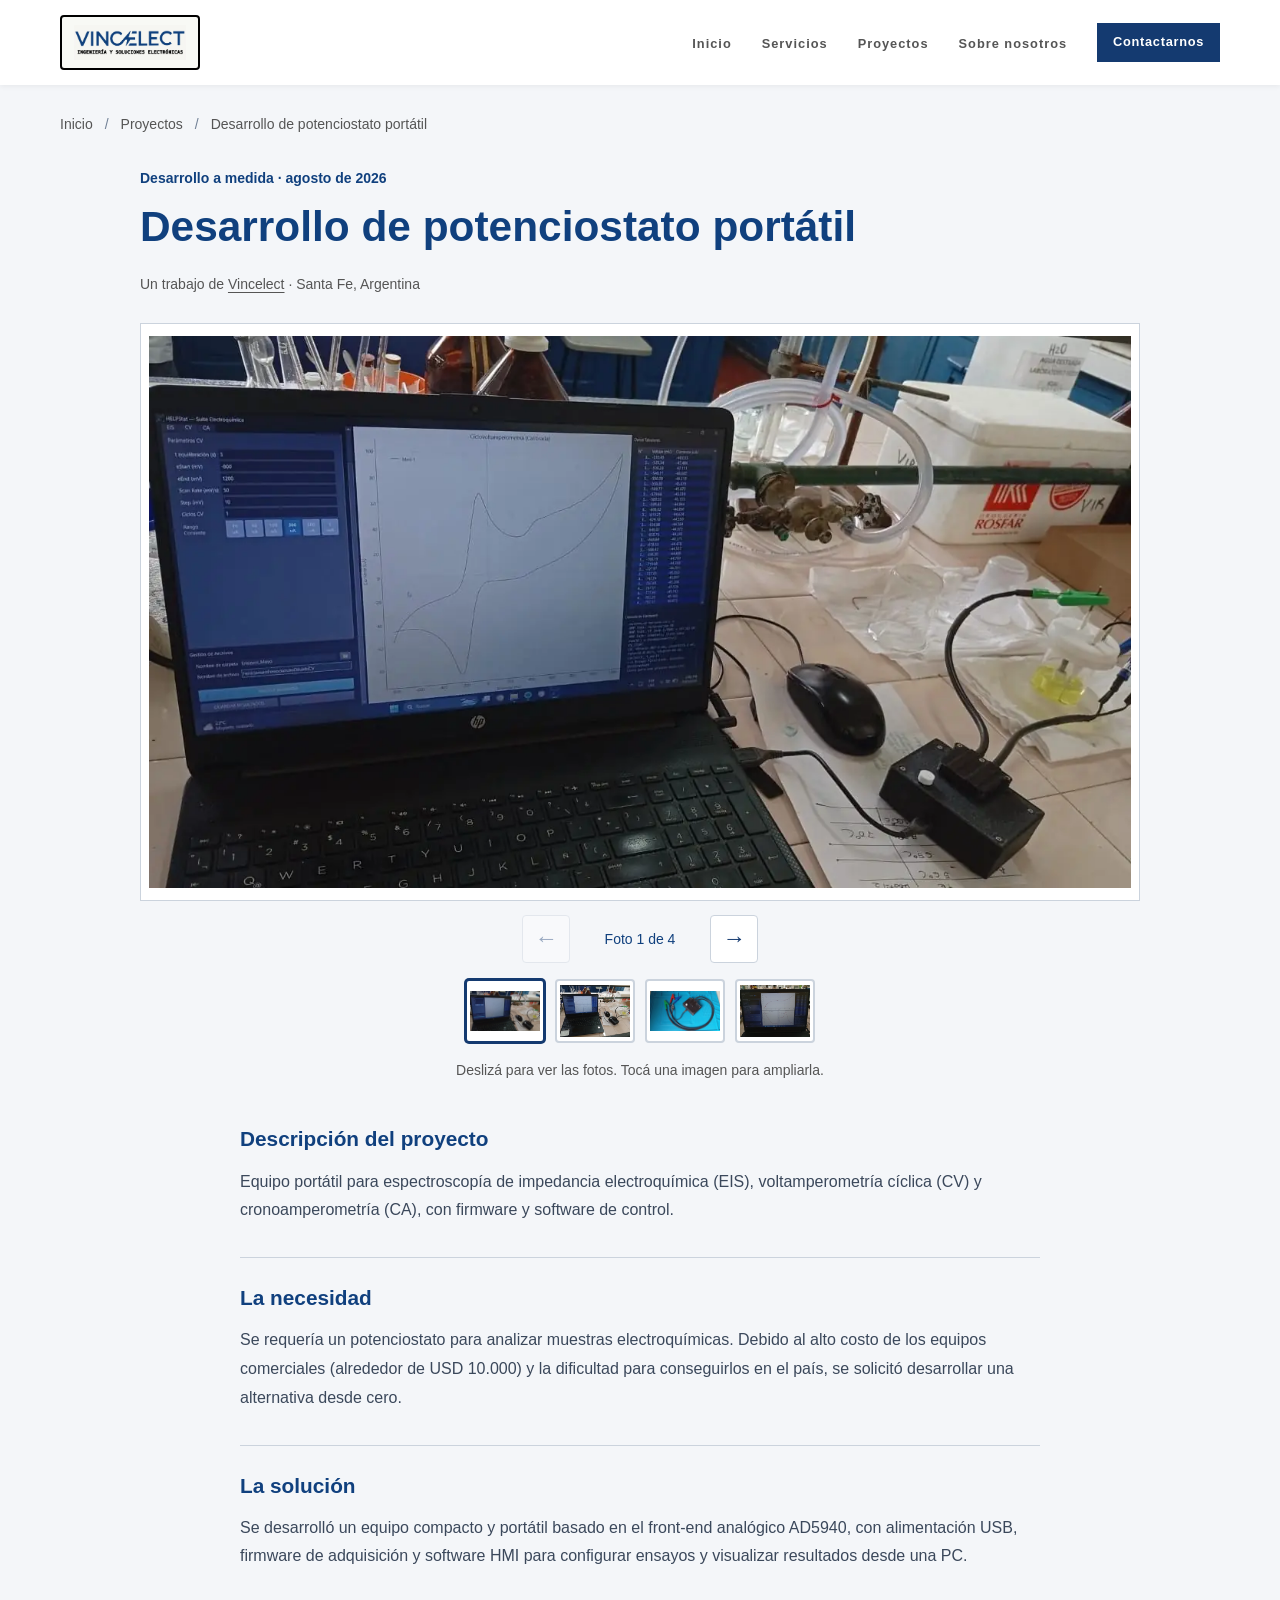
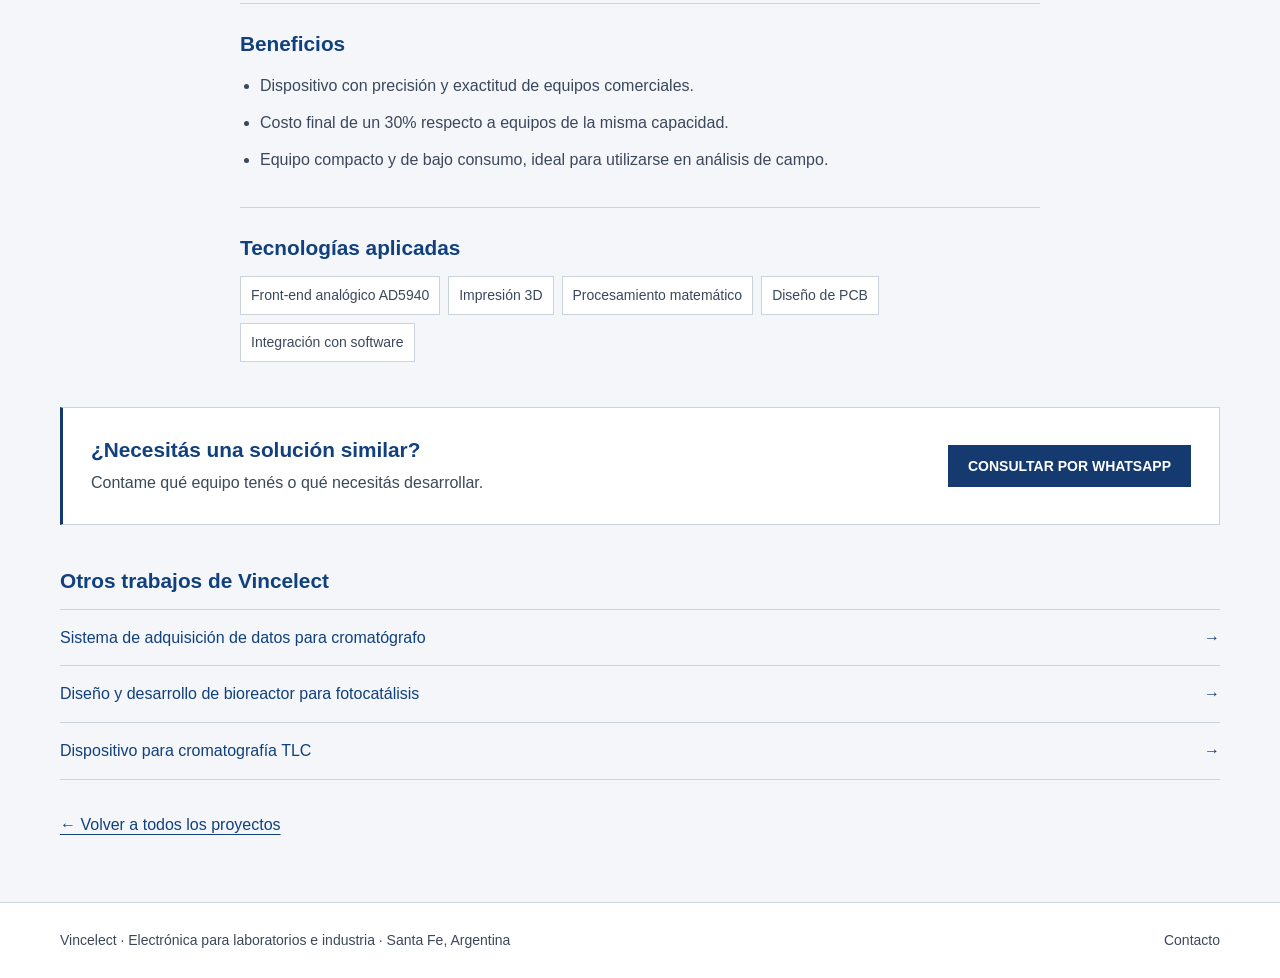
==== proyectos/potenciostato-portatil-eis/index.html @ eb15437b "proyectos separados" ====
<!DOCTYPE html>
<html lang="es">
<head>
    <meta charset="UTF-8">
    <meta name="viewport" content="width=device-width, initial-scale=1.0">
    <title>Desarrollo de potenciostato portátil | Vincelect</title>
    <meta name="description" content="Potenciostato portátil para EIS, voltamperometría cíclica y cronoamperometría, con firmware y software de control. Proyecto de Vincelect en Santa Fe.">
    <meta name="author" content="Vincelect">
    <meta name="robots" content="index, follow">
    <link rel="canonical" href="https://vincelect.com.ar/proyectos/potenciostato-portatil-eis/">
    <meta property="og:type" content="website">
    <meta property="og:title" content="Desarrollo de potenciostato portátil | Vincelect">
    <meta property="og:description" content="Potenciostato portátil para EIS, voltamperometría cíclica y cronoamperometría, con firmware y software de control. Proyecto de Vincelect en Santa Fe.">
    <meta property="og:url" content="https://vincelect.com.ar/proyectos/potenciostato-portatil-eis/">
    <meta property="og:image" content="https://vincelect.com.ar/potenciostato-portatil-eis-01.webp">
    <meta property="og:image:alt" content="Desarrollo de potenciostato portátil">
    <meta property="og:locale" content="es_AR">
    <meta property="og:site_name" content="Vincelect">
    <meta name="twitter:card" content="summary_large_image">
    <meta name="twitter:title" content="Desarrollo de potenciostato portátil | Vincelect">
    <meta name="twitter:description" content="Potenciostato portátil para EIS, voltamperometría cíclica y cronoamperometría, con firmware y software de control. Proyecto de Vincelect en Santa Fe.">
    <meta name="twitter:image" content="https://vincelect.com.ar/potenciostato-portatil-eis-01.webp">
    <link rel="icon" type="image/webp" href="../../isotipo-vincelect.webp">
    <link rel="apple-touch-icon" href="../../apple-touch-icon.png">
    <link rel="preconnect" href="https://fonts.googleapis.com">
    <link rel="preconnect" href="https://fonts.gstatic.com" crossorigin>
    <link href="https://fonts.googleapis.com/css2?family=Space+Mono:ital,wght@0,400;0,700;1,400&display=swap" rel="stylesheet">
    <link rel="stylesheet" href="../../estilos.css?v=20260904-2">
    <link rel="stylesheet" href="../../proyecto.css?v=2">
    <script src="../../rutas-locales.js" defer></script>
    <script src="../../carrusel-proyecto.js?v=1" defer></script>
    <script type="application/ld+json">{"@context":"https://schema.org","@graph":[{"@type":"WebPage","@id":"https://vincelect.com.ar/proyectos/potenciostato-portatil-eis/","url":"https://vincelect.com.ar/proyectos/potenciostato-portatil-eis/","name":"Desarrollo de potenciostato portátil","description":"Potenciostato portátil para EIS, voltamperometría cíclica y cronoamperometría, con firmware y software de control. Proyecto de Vincelect en Santa Fe.","inLanguage":"es-AR","mainEntity":{"@id":"https://vincelect.com.ar/proyectos/potenciostato-portatil-eis/#trabajo"},"breadcrumb":{"@id":"https://vincelect.com.ar/proyectos/potenciostato-portatil-eis/#breadcrumb"}},{"@type":"CreativeWork","@id":"https://vincelect.com.ar/proyectos/potenciostato-portatil-eis/#trabajo","name":"Desarrollo de potenciostato portátil","url":"https://vincelect.com.ar/proyectos/potenciostato-portatil-eis/","description":"Equipo portátil para espectroscopía de impedancia electroquímica (EIS), voltamperometría cíclica (CV) y cronoamperometría (CA), con firmware y software de control.","inLanguage":"es-AR","image":["https://vincelect.com.ar/potenciostato-portatil-eis-01.webp","https://vincelect.com.ar/potenciostato-portatil-eis-02.webp","https://vincelect.com.ar/potenciostato-portatil-eis-03.webp","https://vincelect.com.ar/potenciostato-portatil-eis-04.webp"],"creator":{"@type":"Organization","name":"Vincelect","url":"https://vincelect.com.ar/"},"mainEntityOfPage":{"@id":"https://vincelect.com.ar/proyectos/potenciostato-portatil-eis/"}},{"@type":"BreadcrumbList","@id":"https://vincelect.com.ar/proyectos/potenciostato-portatil-eis/#breadcrumb","itemListElement":[{"@type":"ListItem","position":1,"name":"Inicio","item":"https://vincelect.com.ar/"},{"@type":"ListItem","position":2,"name":"Proyectos","item":"https://vincelect.com.ar/#proyectos"},{"@type":"ListItem","position":3,"name":"Desarrollo de potenciostato portátil","item":"https://vincelect.com.ar/proyectos/potenciostato-portatil-eis/"}]}]}</script>
</head>
<body class="project-page">
    <header class="site-header">
        <div class="container header-content">
            <!-- Cambiamos #inicio por / -->
            <a href="/" class="logo">
                <div class="logo-frame">
                    <img src="../../logo-vincelect-ingenieria-electronica.webp" alt="Logotipo Vincelect Ingeniería Santa Fe">
                </div>
            </a>
            <nav class="main-nav">
                <ul>
                    <li><a href="/#inicio">Inicio</a></li>
                    <li><a href="/#servicios">Servicios</a></li>
                    <li><a href="/#proyectos">Proyectos</a></li>
                    <!-- Le borramos el .html al fInal del href -->
                    <li><a href="/sobre-nosotros">Sobre nosotros</a></li>
                    <li><a href="/#contacto" class="btn-primary nav-contact">Contactarnos</a></li>
                </ul>
            </nav>
        </div>
    </header>
    <main class="container project-detail">
        <nav class="project-breadcrumb" aria-label="Ruta de navegación">
            <ol><li><a href="/">Inicio</a></li><li><a href="/#proyectos">Proyectos</a></li><li aria-current="page">Desarrollo de potenciostato portátil</li></ol>
        </nav>
        <article>
            <header class="project-heading">
                <p class="project-meta">Desarrollo a medida · <time datetime="2026-08">agosto de 2026</time></p>
                <h1>Desarrollo de potenciostato portátil</h1>
                <p class="project-byline">Un trabajo de <a href="/sobre-nosotros">Vincelect</a> · Santa Fe, Argentina</p>
            </header>
            <section class="project-carousel" data-carousel role="region" aria-roledescription="carrusel" aria-label="Fotografías del proyecto">
                <div class="project-carousel-frame">
                    <div class="project-carousel-track" id="fotos-proyecto" tabindex="0" aria-label="Fotografías; deslizá horizontalmente o usá las flechas del teclado">
                        <figure class="project-slide" role="group" aria-roledescription="diapositiva" aria-label="1 de 4">
                            <a href="../../potenciostato-portatil-eis-01.webp" target="_blank" rel="noopener noreferrer" aria-label="Ampliar fotografía 1 de Desarrollo de potenciostato portátil">
                                <img src="../../potenciostato-portatil-eis-01.webp" alt="Desarrollo de potenciostato portátil — fotografía 1 del proyecto" fetchpriority="high" draggable="false">
                            </a>
                        </figure>
                        <figure class="project-slide" role="group" aria-roledescription="diapositiva" aria-label="2 de 4">
                            <a href="../../potenciostato-portatil-eis-02.webp" target="_blank" rel="noopener noreferrer" aria-label="Ampliar fotografía 2 de Desarrollo de potenciostato portátil">
                                <img src="../../potenciostato-portatil-eis-02.webp" alt="Desarrollo de potenciostato portátil — fotografía 2 del proyecto" loading="lazy" decoding="async" draggable="false">
                            </a>
                        </figure>
                        <figure class="project-slide" role="group" aria-roledescription="diapositiva" aria-label="3 de 4">
                            <a href="../../potenciostato-portatil-eis-03.webp" target="_blank" rel="noopener noreferrer" aria-label="Ampliar fotografía 3 de Desarrollo de potenciostato portátil">
                                <img src="../../potenciostato-portatil-eis-03.webp" alt="Desarrollo de potenciostato portátil — fotografía 3 del proyecto" loading="lazy" decoding="async" draggable="false">
                            </a>
                        </figure>
                        <figure class="project-slide" role="group" aria-roledescription="diapositiva" aria-label="4 de 4">
                            <a href="../../potenciostato-portatil-eis-04.webp" target="_blank" rel="noopener noreferrer" aria-label="Ampliar fotografía 4 de Desarrollo de potenciostato portátil">
                                <img src="../../potenciostato-portatil-eis-04.webp" alt="Desarrollo de potenciostato portátil — fotografía 4 del proyecto" loading="lazy" decoding="async" draggable="false">
                            </a>
                        </figure>
                    </div>
                </div>
                <div class="project-carousel-controls" hidden>
                    <button class="project-carousel-arrow" type="button" data-previous aria-label="Fotografía anterior" aria-controls="fotos-proyecto" disabled><span aria-hidden="true">←</span></button>
                    <p class="project-carousel-count" role="status" aria-live="polite" aria-atomic="true">Foto <span data-photo-count>1 de 4</span></p>
                    <button class="project-carousel-arrow" type="button" data-next aria-label="Fotografía siguiente" aria-controls="fotos-proyecto"><span aria-hidden="true">→</span></button>
                </div>
                <div class="project-carousel-thumbnails" role="group" aria-label="Elegir fotografía" hidden>
                    <button type="button" class="project-carousel-thumbnail" data-photo="0" aria-label="Ver fotografía 1" aria-pressed="true" aria-controls="fotos-proyecto"><img src="../../potenciostato-portatil-eis-01.webp" alt="" width="72" height="54" loading="lazy" draggable="false"></button>
                    <button type="button" class="project-carousel-thumbnail" data-photo="1" aria-label="Ver fotografía 2" aria-pressed="false" aria-controls="fotos-proyecto"><img src="../../potenciostato-portatil-eis-02.webp" alt="" width="72" height="54" loading="lazy" draggable="false"></button>
                    <button type="button" class="project-carousel-thumbnail" data-photo="2" aria-label="Ver fotografía 3" aria-pressed="false" aria-controls="fotos-proyecto"><img src="../../potenciostato-portatil-eis-03.webp" alt="" width="72" height="54" loading="lazy" draggable="false"></button>
                    <button type="button" class="project-carousel-thumbnail" data-photo="3" aria-label="Ver fotografía 4" aria-pressed="false" aria-controls="fotos-proyecto"><img src="../../potenciostato-portatil-eis-04.webp" alt="" width="72" height="54" loading="lazy" draggable="false"></button>
                </div>
                <p class="project-carousel-hint">Deslizá para ver las fotos. Tocá una imagen para ampliarla.</p>
            </section>
            <div class="project-story">
                    <section aria-labelledby="descripcion"><h2 id="descripcion">Descripción del proyecto</h2><p class="project-intro">Equipo portátil para espectroscopía de impedancia electroquímica (EIS), voltamperometría cíclica (CV) y cronoamperometría (CA), con firmware y software de control.</p></section>
                    <section aria-labelledby="necesidad"><h2 id="necesidad">La necesidad</h2><p>Se requería un potenciostato para analizar muestras electroquímicas. Debido al alto costo de los equipos comerciales (alrededor de USD 10.000) y la dificultad para conseguirlos en el país, se solicitó desarrollar una alternativa desde cero.</p></section>
                    <section aria-labelledby="solucion"><h2 id="solucion">La solución</h2><p>Se desarrolló un equipo compacto y portátil basado en el front-end analógico AD5940, con alimentación USB, firmware de adquisición y software HMI para configurar ensayos y visualizar resultados desde una PC.</p></section>
                    <section aria-labelledby="beneficios"><h2 id="beneficios">Beneficios</h2><ul><li>Dispositivo con precisión y exactitud de equipos comerciales.</li><li>Costo final de un 30% respecto a equipos de la misma capacidad.</li><li>Equipo compacto y de bajo consumo, ideal para utilizarse en análisis de campo.</li></ul></section>
                    <section aria-labelledby="tecnologias"><h2 id="tecnologias">Tecnologías aplicadas</h2><ul class="project-technologies"><li>Front-end analógico AD5940</li><li>Impresión 3D</li><li>Procesamiento matemático</li><li>Diseño de PCB</li><li>Integración con software</li></ul></section>
            </div>
            <section class="project-contact" aria-labelledby="consulta">
                <div><h2 id="consulta">¿Necesitás una solución similar?</h2><p>Contame qué equipo tenés o qué necesitás desarrollar.</p></div>
                <a class="btn-primary" href="https://wa.me/5493426313828?text=Hola%20Ayrton%2C%20vi%20el%20proyecto%20%C2%ABDesarrollo%20de%20potenciostato%20port%C3%A1til%C2%BB%20(https%3A%2F%2Fvincelect.com.ar%2Fproyectos%2Fpotenciostato-portatil-eis%2F)%20y%20quiero%20consultar%20por%20un%20trabajo%20similar." target="_blank" rel="noopener noreferrer">CONSULTAR POR WHATSAPP</a>
            </section>
        </article>
        <nav class="project-related" aria-label="Otros proyectos"><h2>Otros trabajos de Vincelect</h2><ul><li><a href="/proyectos/sistema-adquisicion-datos-cromatografo-gases/">Sistema de adquisición de datos para cromatógrafo <span aria-hidden="true">→</span></a></li><li><a href="/proyectos/reactor-fotocatalisis/">Diseño y desarrollo de bioreactor para fotocatálisis <span aria-hidden="true">→</span></a></li><li><a href="/proyectos/dispositivo-cromatografia-tlc/">Dispositivo para cromatografía TLC <span aria-hidden="true">→</span></a></li></ul></nav>
        <a class="project-back" href="/#proyectos">← Volver a todos los proyectos</a>
    </main>
    <footer class="project-footer"><div class="container"><p>Vincelect · Electrónica para laboratorios e industria · Santa Fe, Argentina</p><a href="/#contacto">Contacto</a></div></footer>
</body>
</html>
---- estilos.css ----
/* Variables de Color */
.project-links {
    display: flex;
    align-items: center;
    flex-wrap: wrap;
    gap: 12px 18px;
}

.project-links .service-link {
    align-self: center;
    margin-top: 0;
}

:root {
    --color-primary: #143A70; 
    --color-primary-light: #1E54A0;
    --color-text-main: #10407EFF;
    --color-text-muted: #555555;
    --color-bg-light: #F9F9F9; 
    --color-bg-dark: #0F1115;
    --color-border: #E0E0E0;
    --font-main: 'sans-serif', sans-serif;
}

/* Reset básico */
* {
    margin: 0;
    padding: 0;
    box-sizing: border-box;
}

html {
    scroll-behavior: smooth;
    overflow-x: hidden;
}

body {
    font-family: var(--font-main);
    color: var(--color-text-main);
    background-color: #F4F6F9;
    line-height: 1.6;
    overflow-x: hidden;
    width: 100%;
}

/* Reset global de imágenes: sin esto, cualquier img sin clase con reglas
   propias (o con un ancho intrínseco grande) desborda el viewport en
   vez de achicarse -> eso es lo que se ve "cortado" en celulares */
img, svg {
    max-width: 100%;
    height: auto;
    display: block;
}

a {
    text-decoration: none;
    color: inherit;
}

a:focus-visible,
button:focus-visible,
input:focus-visible,
select:focus-visible,
textarea:focus-visible,
summary:focus-visible {
    outline: 3px solid var(--color-primary-light);
    outline-offset: 3px;
}

.container {
    max-width: 1200px;
    margin: 0 auto;
    padding: 0 20px;
}

/* --- HEADER & NAVEGACIÓN --- */
.site-header {
    background-color: #FFFFFF;
    padding: 15px 0;
    position: sticky;
    top: 0;
    z-index: 100;
    box-shadow: 0 2px 5px rgba(0,0,0,0.05);
}

.header-content {
    display: flex;
    justify-content: space-between;
    align-items: center;
}

.logo-frame {
    display: inline-flex;
    align-items: center;
    justify-content: center;
    background-color: #F8F9F5;
    border: 2px solid #000000;
    border-radius: 4px;
    padding: 8px 12px;
}

.logo-frame img {
    height: 35px;
    width: auto;
    display: block;
}

.main-nav ul {
    list-style: none;
    display: flex;
    align-items: center;
    gap: 30px;
}

.main-nav a {
    font-size: 0.8rem;
    font-weight: 700;
    letter-spacing: 1px;
    color: var(--color-text-muted);
    transition: color 0.3s;
}

.main-nav a:hover {
    color: var(--color-primary);
}

.main-nav .nav-current {
    color: var(--color-primary);
    border-bottom: 2px solid var(--color-primary);
    padding-bottom: 4px;
}

.main-nav .nav-contact {
    padding: 9px 16px;
    letter-spacing: 0.7px;
}

/* --- BOTONES --- */
.btn-primary {
    background-color: var(--color-primary);
    color: #FFFFFF !important;
    padding: 10px 20px;
    font-weight: 700;
    font-size: 0.8rem;
    display: inline-block;
    transition: opacity 0.3s;
    cursor: pointer;
    border: none;
}

.btn-primary:hover {
    opacity: 0.8;
}

.btn-submit:disabled {
    cursor: wait;
    opacity: 0.7;
    transform: none;
}

/* --- HERO SECTION --- */
.hero {
    position: relative;
    height: 70vh;
    min-height: 500px;
    display: flex;
    align-items: center;
    justify-content: flex-start;
    text-align: left;
    color: #FFFFFF;
    overflow: hidden;
}

.hero-bg-container {
    position: absolute;
    top: 0;
    left: 0;
    width: 100%;
    height: 100%;
    z-index: -1;
}

.hero-bg-container img {
    width: 100%;
    height: 100%;
    object-fit: cover;
}

.hero-bg-container::after {
    content: '';
    position: absolute;
    top: 0;
    left: 0;
    width: 100%;
    height: 100%;
    background: linear-gradient(135deg, rgba(20, 58, 112, 0.9) 0%, rgba(15, 17, 21, 0.6) 100%);
}

.hero-content {
    width: 100%;
    z-index: 1;
    padding-left: 20px;
}

.hero h1 {
    font-size: 3rem;
    margin-bottom: 10px;
    letter-spacing: 2px;
    text-shadow: 2px 2px 4px rgba(0,0,0,0.3);
}

.hero p {
    font-size: 1.2rem;
    opacity: 0.9;
    padding-left: 5px;
}

/* --- SECCIONES GENERALES --- */
.section-padding {
    padding: 60px 20px;
}

.section-title {
    margin-bottom: 30px;
}

.section-title h2 {
    font-size: 1.5rem;
    color: var(--color-text-main);
    display: inline-block;
    border-bottom: 3px solid var(--color-primary);
    padding-bottom: 5px;
}

.section-title h1 {
    font-size: 1.5rem;
    color: var(--color-text-main);
    display: inline-block;
    border-bottom: 3px solid var(--color-primary);
    padding-bottom: 5px;
}

.divider {
    border: none;
    border-top: 1px solid var(--color-border);
    margin: 0;
}

/* --- GRID LAYOUTS --- */
.grid-2 {
    display: grid;
    grid-template-columns: 1fr 1fr;
    gap: 40px;
    align-items: center;
}

.align-start {
    align-items: start;
}

.gap-large {
    gap: 60px;
}

/* --- Nuestra Propuesta --- */
.info-box {
    position: relative;
    border: 1px solid var(--color-border);
    background-color: var(--color-bg-light);
    padding: 40px 30px 30px;
    margin-top: 15px; 
}

.badge {
    position: absolute;
    top: -12px;
    left: 15px;
    background-color: #FFFFFF;
    border: 1px solid var(--color-primary);
    color: var(--color-primary);
    padding: 2px 10px;
    font-size: 0.7rem;
    font-weight: 700;
}

.badge.right {
    left: auto;
    right: 15px;
}

.info-box p {
    font-size: 0.9rem;
    color: var(--color-text-muted);
    margin-bottom: 20px;
}

.img-wrapper img {
    width: 100%;
    max-width: 500px;
    border: 1px solid var(--color-border);
    padding: 10px;
}

/* --- TABS PORTFOLIO --- */
.portfolio-tabs {
    display: flex;
    justify-content: center;
    gap: 15px;
    margin-bottom: 40px;
    flex-wrap: wrap;
}

.tab-btn {
    background-color: transparent;
    border: 2px solid var(--color-border);
    color: var(--color-text-muted);
    padding: 8px 24px;
    font-family: var(--font-main);
    font-size: 0.85rem;
    font-weight: 700;
    cursor: pointer;
    transition: all 0.3s ease;
    border-radius: 30px;
}

.tab-btn:hover {
    border-color: var(--color-primary-light);
    color: var(--color-primary-light);
}

.tab-btn.active {
    background-color: var(--color-primary);
    border-color: var(--color-primary);
    color: #FFFFFF;
}

.text-center {
    text-align: center;
}

/* --- PROYECTOS (Tarjetas) --- */
.project-card {
    position: relative;
    border: 1px solid var(--color-border);
    background-color: var(--color-bg-light);
    padding: 30px;
    margin-top: 15px;
}

.card-img {
    width: 100%;
    height: 250px;
    object-fit: cover;
    margin-bottom: 20px;
    border: 1px solid var(--color-border);
}

.project-card h3 {
    font-size: 1.1rem;
    margin-bottom: 15px;
    color: var(--color-text-main);
}

.project-card p {
    font-size: 0.85rem;
    color: var(--color-text-muted);
    margin-bottom: 25px;
    min-height: 60px;
}

/* --- POPUPS / MODALES --- */
.modal-overlay {
    display: none; 
    position: fixed;
    top: 0;
    left: 0;
    width: 100%;
    height: 100%;
    background-color: rgba(0, 0, 0, 0.85); 
    z-index: 1000;
    justify-content: center;
    align-items: center;
    /*backdrop-filter: blur(5px);*/
}

.modal-overlay:target {
    display: flex;
}

.modal-content {
    background-color: #FFFFFF;
    width: 95%;
    max-width: 1100px;
    max-height: 95vh;
    overflow-y: auto; 
    padding: 40px;
    position: relative;
    border-top: 5px solid var(--color-primary);
    box-shadow: 0 10px 30px rgba(0,0,0,0.5);
}

.modal-close {
    position: absolute;
    top: 10px;
    right: 20px;
    font-size: 2.5rem;
    color: var(--color-text-muted);
    font-weight: bold;
    transition: color 0.3s;
    z-index: 10;
    cursor: pointer;
}

.modal-close:hover {
    color: #ff0000;
}

/* Encabezado del Modal */
.modal-header {
    margin-bottom: 30px;
    padding-bottom: 20px;
    border-bottom: 1px solid var(--color-border);
}

.tag-title {
    background-color: var(--color-primary);
    color: #FFF;
    padding: 4px 12px;
    font-size: 0.75rem;
    border-radius: 4px;
    margin-right: 15px;
}

.tag-date {
    color: var(--color-text-muted);
    font-size: 0.8rem;
}

.modal-header h2 {
    margin-top: 15px;
    font-size: 1.8rem;
    color: var(--color-text-main);
}

/* Grilla interna del modal */
.modal-grid {
    display: grid;
    grid-template-columns: 1fr 1fr;
    gap: 40px;
}

/* Galería (Columna Izquierda) */
.modal-main-img {
    width: 100%;
    height: 450px;
    object-fit: contain;
    background-color: #EFEFEF;
    border: 1px solid var(--color-border);
    margin-bottom: 15px;
    border-radius: 4px;
}

.modal-thumbnails {
    display: flex;
    gap: 15px;
    overflow-x: auto;
    padding-bottom: 10px;
}

.thumb {
    width: 80px;
    height: 80px;
    object-fit: cover;
    border-radius: 4px;
    cursor: pointer;
    border: 2px solid transparent;
    transition: border-color 0.2s, opacity 0.2s;
    opacity: 0.7;
}

.thumb:hover {
    opacity: 1;
    border-color: var(--color-primary);
}

.tech-tags {
    display: flex;
    flex-wrap: wrap;
    gap: 10px;
    margin-bottom: 30px;
}

.tech-tag {
    border: 1px solid var(--color-primary-light);
    color: var(--color-primary);
    background-color: rgba(30, 84, 160, 0.05);
    font-size: 0.75rem;
    padding: 6px 12px;
    border-radius: 4px;
    font-weight: 700;
}

.info-block {
    border: 1px solid var(--color-border);
    padding: 25px;
    border-radius: 4px;
    margin-bottom: 20px;
    background: var(--color-bg-light);
}

.info-title {
    color: var(--color-primary);
    font-size: 0.9rem;
    margin-bottom: 15px;
    letter-spacing: 1px;
}

.info-block p {
    font-size: 0.9rem;
    color: var(--color-text-main);
}

.info-list {
    list-style: none;
    font-size: 0.9rem;
}

.info-list li {
    margin-bottom: 10px;
    border-bottom: 1px dashed var(--color-border);
    padding-bottom: 5px;
}

.info-list li:last-child {
    border-bottom: none;
    margin-bottom: 0;
    padding-bottom: 0;
}

/* --- FOOTER --- */
.site-footer {
    background-color: var(--color-bg-dark);
    color: #FFFFFF;
    padding: 60px 0 20px;
}

.footer-bottom {
    text-align: center;
    font-size: 0.7rem;
    color: #555555;
}

/* --- RESPONSIVE (Móviles y Tablets) --- */
@media (max-width: 768px) {
    .grid-2, .modal-grid {
        grid-template-columns: 1fr;
    }
    
    .main-nav ul {
        flex-direction: column;
        gap: 15px;
        padding-top: 20px;
    }

    .modal-content {
        padding: 20px;
        width: 100%;
        max-height: 100vh;
        border-top: none;
    }
    
    .modal-main-img {
        height: 300px;
    }
} /* ACÁ ESTABA EL ERROR: Faltaba cerrar esta llave */

/* --- NUEVA GRILLA SERVICIOS --- */
.grid-3 {
    display: grid;
    grid-template-columns: repeat(3, 1fr);
    gap: 30px;
    margin-bottom: 50px; /* --- ESPACIO VERTICAL --- */

}

@media (max-width: 768px) {
    .grid-3 {
        grid-template-columns: 1fr;
    }
}

/* --- WHATSAPP FLOTANTE --- */
.whatsapp-float {
    position: fixed;
    width: 60px;
    height: 60px;
    bottom: 40px;
    right: 40px;
    background-color: #25d366; /* Verde de WhatsApp */
    color: #FFFFFF;
    border-radius: 50px;
    text-align: center;
    font-size: 30px;
    box-shadow: 2px 2px 10px rgba(0,0,0,0.3);
    z-index: 1000;
    display: flex;
    justify-content: center;
    align-items: center;
    transition: transform 0.3s ease, background-color 0.3s ease;
}

.whatsapp-float:hover {
    background-color: #128C7E; /* Verde más oscuro al pasar el mouse */
    transform: scale(1.1);
}

@media (max-width:768px) {
    .whatsapp-float {
        width: 50px;
        height: 50px;
        bottom: 20px;
        right: 20px;
    }
    .whatsapp-float svg {
        width: 26px;
        height: 26px;
    }
}

/* --- CELULARES (< 600px) --- */
@media (max-width: 768px) {
    .container {
        padding: 0 15px;
    }

    .hero {
        height: 60vh;
        min-height: 230px;
    }

    .hero-content {
        padding-left: 0;
    }

    .hero h1 {
        font-size: 1.3rem;
        letter-spacing: 1px;
    }

    .hero p {
        font-size: 0.8rem;
        padding-left: 0;
    }

    .section-padding {
        padding: 40px 15px;
    }

    .info-box {
        padding: 30px 20px 20px;
    }

    .card-img {
        height: 200px;
    }

    .modal-main-img {
        height: 220px;
    }

    .thumb {
        width: 60px;
        height: 60px;
    }

    .footer-contact-grid {
        gap: 30px;
    }

    .contact-info h2 {
        font-size: 1.5rem;
    }
}

/* --- FOOTER & CONTACTO --- */
.site-footer {
    background-color: var(--color-bg-dark);
    color: #FFFFFF;
    padding: 60px 0 20px;
}

.footer-contact-grid {
    display: grid;
    grid-template-columns: 1fr 1fr;
    gap: 60px;
    margin-bottom: 60px;
    align-items: start;
}

.contact-info h2 {
    font-size: 2rem;
    color: #FFFFFF;
    margin-bottom: 15px;
    line-height: 1.2;
}

.subtitle-bold {
    font-weight: 700;
    color: #CCCCCC;
    margin-bottom: 20px;
    font-size: 1.05rem;
}

.contact-info p {
    color: #AAAAAA;
    margin-bottom: 30px;
    font-size: 0.95rem;
}

.contact-list {
    list-style: none;
    margin-bottom: 30px;
}

.contact-list li {
    display: flex;
    align-items: center;
    gap: 15px;
    margin-bottom: 15px;
    color: #CCCCCC;
    font-size: 1rem;
}

/* --- REDES SOCIALES --- */
.social-links {
    display: flex;
    gap: 15px;
    margin-bottom: 30px;
}

.social-links a {
    display: flex;
    align-items: center;
    justify-content: center;
    width: 48px;
    height: 48px;
    border-radius: 50%;
    background-color: rgba(255, 255, 255, 0.08);
    color: #CCCCCC;
    transition: background-color 0.3s, color 0.3s, transform 0.3s;
}

.social-links a svg {
    width: 24px;
    height: 24px;
}

.social-links a:hover {
    background-color: var(--color-primary-light);
    color: #FFFFFF;
    transform: translateY(-3px);
}

/* --- MAPA DE COBERTURA --- */
.map-section {
    grid-column: 1 / -1;
    margin-top: 10px;
}

.map-title {
    color: #FFFFFF;
    font-size: 1.1rem;
    margin-bottom: 15px;
}

.map-wrapper {
    width: 100%;
    height: 350px;
    border-radius: 6px;
    overflow: hidden;
    border: 1px solid #2A2D33;
}

.map-wrapper iframe {
    width: 100% !important;
    height: 100% !important;
    border: 0;
    display: block;
}

@media (max-width: 768px) {
    .map-wrapper {
        height: 260px;
    }
}

/* Formulario */
.contact-form {
    display: flex;
    flex-direction: column;
    gap: 15px;
}

.contact-form input,
.contact-form select,
.contact-form textarea {
    width: 100%;
    padding: 15px;
    border: none;
    border-radius: 6px;
    background-color: #FFFFFF;
    font-family: var(--font-main);
    font-size: 0.95rem;
    color: #333;
}

.contact-form input:focus,
.contact-form select:focus,
.contact-form textarea:focus {
    outline: 2px solid var(--color-primary);
}

.form-label {
    color: #AAAAAA;
    font-size: 0.9rem;
    margin-top: 5px;
    margin-bottom: -10px;
}

.btn-submit {
    background-color: var(--color-primary);
    color: #FFFFFF;
    font-weight: 700;
    padding: 15px;
    border: none;
    border-radius: 6px;
    cursor: pointer;
    font-size: 1rem;
    transition: background-color 0.3s;
    margin-top: 10px;
}

.btn-submit:hover {
    background-color: var(--color-primary-light);
}

.footer-bottom {
    text-align: center;
    font-size: 0.75rem;
    color: #555555;
    border-top: 1px solid #222;
    padding-top: 20px;
}

@media (max-width: 768px) {
    .footer-contact-grid {
        grid-template-columns: 1fr;
        gap: 40px;
    }
}
/* --- ESTADO DEL FORMULARIO --- */
.form-status-msg {
    font-size: 0.9rem;
    font-weight: 700;
    margin-top: 10px;
    text-align: center;
    min-height: 20px; /* Para que no salte el diseño al aparecer el texto */
}

.form-status-msg.error {
    color: #ff4d4d; /* Rojo */
}

.form-status-msg.success {
    color: #25d366; /* Verde tipo WhatsApp */
}

.form-status-msg.info {
    color: #AAAAAA; /* Gris */
}
/* --- EFECTO HOVER PARA LAS TARJETAS DE SERVICIOS --- */
.hover-scale {
    transition: transform 0.3s ease, box-shadow 0.3s ease;
}

.hover-scale:hover {
    transform: translateY(-5px);
    box-shadow: 0 10px 20px rgba(0,0,0,0.08);
}

/* --- CONTENIDO AMPLIADO CON EL ESTILO ORIGINAL --- */
.eyebrow {
    margin-bottom: 10px;
    font-size: 0.75rem;
    font-weight: 700;
    letter-spacing: 1px;
    opacity: 0.85;
}

.hero .eyebrow {
    padding-left: 5px;
    color: #FFFFFF;
}

.hero-lead {
    max-width: 850px;
}

.hero-actions {
    display: flex;
    gap: 12px;
    flex-wrap: wrap;
    margin-top: 25px;
}

.btn-secondary {
    display: inline-block;
    padding: 9px 19px;
    border: 1px solid #FFFFFF;
    color: #FFFFFF;
    font-size: 0.8rem;
    font-weight: 700;
}

.btn-secondary:hover {
    background-color: rgba(255,255,255,0.12);
}

.hero-proof {
    display: flex;
    flex-wrap: wrap;
    margin-top: 22px;
    list-style: none;
    color: rgba(255,255,255,0.85);
    font-size: 0.8rem;
}

.hero-proof li + li {
    margin-left: 18px;
    padding-left: 18px;
    border-left: 1px solid rgba(255,255,255,0.45);
}

.service-badge {
    position: relative;
    top: 0;
    left: 0;
    display: inline-block;
    margin-bottom: 15px;
}

.service-points {
    margin: 0 0 22px;
    padding-left: 20px;
    color: var(--color-text-muted);
    font-size: 0.85rem;
    text-align: left;
}

.service-points li + li {
    margin-top: 5px;
}

.service-link {
    color: var(--color-primary);
    font-size: 0.78rem;
    font-weight: 700;
    text-decoration: underline;
}

.location-box p {
    max-width: 850px;
    margin: 0 auto 20px;
}

.process-grid {
    align-items: stretch;
    margin-bottom: 0;
}

.process-card {
    margin-top: 15px;
    text-align: left;
}

.process-card p {
    margin-bottom: 0;
}

.section-lead {
    max-width: 760px;
    margin: 15px auto 0;
    color: var(--color-text-muted);
    font-size: 0.95rem;
}

.project-cta {
    display: flex;
    align-items: center;
    justify-content: space-between;
    gap: 30px;
    margin-top: 50px;
    border-left: 4px solid var(--color-primary);
    text-align: left;
}

.project-cta h3 {
    margin: 5px 0 8px;
    color: var(--color-text-main);
    font-size: 1.15rem;
}

.project-cta p {
    margin-bottom: 0;
}

.project-cta .btn-primary {
    flex: 0 0 auto;
}

.faq-section {
    max-width: 950px;
}

.faq-list details {
    margin-bottom: 12px;
    border: 1px solid var(--color-border);
    background-color: var(--color-bg-light);
}

.faq-list summary {
    padding: 17px 20px;
    cursor: pointer;
    color: var(--color-text-main);
    font-weight: 700;
}

.faq-list details p {
    padding: 0 20px 18px;
    color: var(--color-text-muted);
    font-size: 0.9rem;
}

.commitments-grid {
    align-items: stretch;
    margin-top: 55px;
    margin-bottom: 0;
}

.commitments-grid .info-box {
    text-align: left;
}

.contact-form label {
    color: #AAAAAA;
    font-size: 0.9rem;
    margin-bottom: -10px;
}

.contact-form label span {
    font-weight: 400;
}

.btn-submit:disabled {
    cursor: wait;
    opacity: 0.7;
}

@media (max-width: 768px) {
    .hero {
        height: auto;
        min-height: 430px;
        padding: 50px 0;
    }

    .hero-actions {
        align-items: flex-start;
        flex-direction: column;
    }

    .hero-proof {
        flex-direction: column;
        gap: 5px;
    }

    .hero-proof li + li {
        margin-left: 0;
        padding-left: 0;
        border-left: 0;
    }

    .project-cta {
        align-items: flex-start;
        flex-direction: column;
    }
}

/* --- AJUSTE VISUAL SOBRIO: conserva el contenido, simplifica la presentación --- */
.hero {
    height: auto;
    min-height: 540px;
}

.hero-bg-container::after {
    background: rgba(10, 31, 59, 0.82);
}

.hero-content {
    max-width: 1100px;
    padding-top: 55px;
    padding-bottom: 55px;
}

.hero h1 {
    max-width: 900px;
    font-size: 2.65rem;
    line-height: 1.18;
    letter-spacing: 0;
    text-shadow: none;
}

.hero .eyebrow {
    display: inline-block;
    margin-bottom: 16px;
    padding: 0 0 5px;
    border-bottom: 1px solid rgba(255,255,255,0.65);
    font-size: 0.72rem;
    letter-spacing: 1.4px;
    opacity: 1;
}

.hero .hero-lead {
    max-width: 760px;
    margin-top: 15px;
    padding-left: 0;
    font-size: 1rem;
    line-height: 1.75;
    opacity: 0.92;
}

.hero-actions {
    gap: 10px;
    margin-top: 28px;
}

.hero-actions .btn-primary,
.btn-secondary {
    padding: 10px 16px;
    border: 1px solid #FFFFFF;
    font-size: 0.76rem;
    letter-spacing: 0.5px;
}

.hero-actions .btn-primary {
    background-color: #FFFFFF;
    color: var(--color-primary) !important;
}

.btn-secondary {
    background-color: transparent;
}

.hero-proof {
    max-width: 760px;
    margin-top: 30px;
    padding-top: 16px;
    border-top: 1px solid rgba(255,255,255,0.35);
    color: rgba(255,255,255,0.82);
    font-size: 0.78rem;
}

.services-grid,
.process-grid,
.commitments-grid {
    align-items: stretch;
    gap: 22px;
}

.service-card,
.process-card,
.commitment-card {
    margin-top: 0;
    border: 1px solid #CBD3DD;
    border-top: 3px solid var(--color-primary);
    background-color: #FFFFFF;
    box-shadow: none;
    text-align: left;
    transform: none;
}

.service-card:hover,
.process-card:hover,
.commitment-card:hover,
.location-box:hover {
    box-shadow: none;
    transform: none;
}

.service-card {
    display: flex;
    flex-direction: column;
    padding: 28px 25px 25px;
}

.service-badge,
.process-card .badge,
.commitment-card .badge {
    position: static;
    display: inline-block;
    align-self: flex-start;
    margin-bottom: 18px;
    padding: 0 0 4px;
    border: 0;
    border-bottom: 1px solid var(--color-primary);
    background: transparent;
    font-size: 0.68rem;
    letter-spacing: 0.7px;
}

.service-card .info-title,
.commitment-card .info-title {
    margin-bottom: 12px;
    font-size: 1.05rem;
    line-height: 1.35;
}

.service-points {
    margin: 0 0 22px;
    padding: 15px 0 0 18px;
    border-top: 1px solid var(--color-border);
    font-size: 0.84rem;
}

.service-link {
    align-self: flex-start;
    margin-top: auto;
    font-size: 0.76rem;
    text-underline-offset: 4px;
}

.location-title {
    margin-top: 65px;
}

.location-box {
    margin-top: 0;
    padding: 28px 30px;
    border: 1px solid #CBD3DD;
    border-left: 3px solid var(--color-primary);
    background-color: #FFFFFF;
    box-shadow: none;
}

.process-section {
    padding-top: 20px;
}

.process-grid,
.commitments-grid {
    margin-bottom: 0;
}

.process-card {
    padding: 25px;
}

.process-card p,
.commitment-card p {
    margin-bottom: 0;
}

.section-lead {
    max-width: 700px;
    margin-top: 14px;
    font-size: 0.9rem;
}

.project-cta {
    padding: 25px 28px;
    border: 1px solid #CBD3DD;
    border-left: 3px solid var(--color-primary);
    background-color: #FFFFFF;
}

.project-cta .badge {
    position: static;
    display: inline-block;
    margin-bottom: 8px;
    padding: 0;
    border: 0;
    background: transparent;
    letter-spacing: 0.7px;
}

.project-cta h3 {
    margin: 0 0 6px;
    font-size: 1.05rem;
}

.faq-section {
    padding-top: 25px;
}

.faq-list {
    border-top: 1px solid #CBD3DD;
}

.faq-list details {
    margin: 0;
    border: 0;
    border-bottom: 1px solid #CBD3DD;
    background-color: transparent;
}

.faq-list summary {
    padding: 17px 2px;
    font-size: 0.92rem;
}

.faq-list details p {
    max-width: 820px;
    padding: 0 2px 18px;
    font-size: 0.88rem;
}

.commitments-grid {
    margin-top: 50px;
}

.commitment-card {
    padding: 26px 24px;
}

.about-page .grid-2 > .info-box {
    border: 1px solid #CBD3DD;
    border-left: 3px solid var(--color-primary);
    background-color: #FFFFFF;
    box-shadow: none;
}

@media (max-width: 768px) {
    .hero {
        min-height: 500px;
        padding: 0;
    }

    .hero-content {
        padding: 55px 24px;
    }

    .hero h1 {
        font-size: 2rem;
    }
}
---- proyecto.css ----
/* Páginas de proyectos: comparte tipografía y colores con la portada. */
.project-detail { padding-top: 28px; padding-bottom: 65px; }
.project-breadcrumb { font-size: 0.875rem; color: var(--color-text-muted); margin-bottom: 32px; }
.project-breadcrumb ol { display: flex; flex-wrap: wrap; gap: 6px 12px; list-style: none; }
.project-breadcrumb li + li::before { content: "/"; margin-right: 12px; color: #718096; }
.project-page a:not(.btn-primary):hover { text-decoration: underline; text-underline-offset: 4px; }
.project-heading { max-width: 1000px; margin: 0 auto 28px; }
.project-meta { font-size: 0.875rem; margin-bottom: 12px; font-weight: 700; }
.project-heading h1 { font-size: clamp(1.8rem, 3.5vw, 2.65rem); line-height: 1.2; margin-bottom: 20px; text-wrap: balance; }
.project-intro { font-size: 1.125rem; line-height: 1.7; color: #3b485b; }
.project-byline { font-size: 0.875rem; color: var(--color-text-muted); margin-top: 16px; }
.project-byline a { text-decoration: underline; text-underline-offset: 3px; }
.project-carousel { width: 100%; max-width: 1000px; min-width: 0; margin: 0 auto 44px; }
.project-carousel [hidden] { display: none !important; }
.project-carousel-frame { padding: 8px; border: 1px solid #CBD3DD; background: #fff; }
.project-carousel-track { display: flex; width: 100%; min-width: 0; overflow-x: auto; scroll-snap-type: x mandatory; overscroll-behavior-x: contain; scrollbar-width: thin; }
.project-carousel-track:focus-visible { outline: 3px solid var(--color-primary-light); outline-offset: 3px; }
.project-carousel.is-enhanced .project-carousel-track { scrollbar-width: none; }
.project-carousel.is-enhanced .project-carousel-track::-webkit-scrollbar { display: none; }
.project-slide { flex: 0 0 100%; min-width: 0; margin: 0; scroll-snap-align: start; scroll-snap-stop: always; }
.project-slide a { display: block; width: 100%; }
.project-slide img { width: 100%; height: clamp(280px, 52vw, 560px); object-fit: contain; background: #fff; }
.project-slide a:focus-visible { outline-offset: -4px; }
.project-carousel-controls { display: flex; align-items: center; justify-content: center; gap: 20px; margin-top: 14px; }
.project-carousel-arrow { display: grid; place-items: center; width: 48px; height: 48px; flex-shrink: 0; padding: 0; border: 1px solid #CBD3DD; border-radius: 4px; background: #fff; color: var(--color-primary); font: inherit; font-size: 1.45rem; cursor: pointer; }
.project-carousel-arrow:hover:not(:disabled) { background: var(--color-primary); color: #fff; }
.project-carousel-arrow:disabled { opacity: 0.4; cursor: default; }
.project-carousel-count { min-width: 100px; margin: 0; text-align: center; font-size: 0.875rem; font-variant-numeric: tabular-nums; }
.project-carousel-thumbnails { display: flex; align-items: center; gap: 10px; width: max-content; max-width: 100%; margin: 12px auto 0; padding: 4px; overflow-x: auto; overscroll-behavior-x: contain; scrollbar-width: thin; }
.project-carousel-thumbnail { flex: 0 0 80px; width: 80px; height: 64px; padding: 3px; border: 2px solid #CBD3DD; border-radius: 4px; background: #fff; cursor: pointer; }
.project-carousel-thumbnail[aria-pressed="true"] { border-color: var(--color-primary); box-shadow: 0 0 0 1px var(--color-primary); }
.project-carousel-thumbnail img { width: 100%; height: 100%; object-fit: contain; }
.project-carousel-hint { margin-top: 12px; font-size: 0.875rem; text-align: center; color: var(--color-text-muted); }
.project-page h2 { font-size: 1.3rem; line-height: 1.35; margin-bottom: 14px; }
.project-story { max-width: 800px; margin: 0 auto; min-width: 0; overflow-wrap: break-word; }
.project-story section + section { margin-top: 32px; padding-top: 26px; border-top: 1px solid #CBD3DD; }
.project-story p, .project-story li { color: #3b485b; font-size: 1rem; line-height: 1.8; }
.project-story ul { padding-left: 20px; }
.project-story li + li { margin-top: 8px; }
.project-story .project-technologies { display: flex; flex-wrap: wrap; gap: 8px; list-style: none; padding: 0; }
.project-technologies li, .project-technologies li + li { margin: 0; padding: 6px 10px; border: 1px solid #CBD3DD; background: #fff; font-size: 0.875rem; }
.project-contact { display: flex; justify-content: space-between; align-items: center; gap: 24px; margin-top: 45px; padding: 28px; border: 1px solid #CBD3DD; border-left: 3px solid var(--color-primary); background: #fff; }
.project-contact h2 { margin-bottom: 6px; }
.project-contact p { color: #3b485b; }
.project-contact .btn-primary { flex-shrink: 0; font-size: 0.875rem; text-align: center; }
.project-related { margin-top: 42px; }
.project-related ul { list-style: none; border-top: 1px solid #CBD3DD; }
.project-related li { border-bottom: 1px solid #CBD3DD; }
.project-related a { display: flex; justify-content: space-between; gap: 20px; padding: 15px 0; }
.project-back { display: inline-block; margin-top: 32px; text-decoration: underline; text-underline-offset: 4px; }
.project-footer { padding: 26px 0; background: #fff; border-top: 1px solid #CBD3DD; font-size: 0.875rem; color: #3b485b; }
.project-footer .container { display: flex; justify-content: space-between; gap: 20px; }
@media (max-width: 900px) {
    .project-contact { flex-direction: column; align-items: flex-start; }
}
@media (max-width: 900px) {
    .project-page .site-header { position: static; }
    .project-page .header-content { flex-direction: column; align-items: flex-start; gap: 12px; }
    .project-page .main-nav { width: 100%; }
    .project-page .main-nav ul { flex-direction: row; flex-wrap: wrap; gap: 4px 16px; padding-top: 0; }
    .project-page .main-nav a { display: inline-flex; align-items: center; min-height: 44px; letter-spacing: 0; }
    .project-page .main-nav .nav-contact { padding: 6px 10px; }
}
@media (max-width: 520px) {
    .project-detail { padding-top: 20px; }
    .project-breadcrumb { margin-bottom: 24px; }
    .project-breadcrumb [aria-current="page"] { display: none; }
    .project-heading h1 { font-size: 1.75rem; overflow-wrap: break-word; }
    .project-carousel-frame { padding: 4px; }
    .project-slide img { height: clamp(230px, 75vw, 390px); }
    .project-carousel-hint { max-width: 260px; margin-left: auto; margin-right: auto; }
    .project-contact { padding: 22px 18px; }
    .project-contact .btn-primary { width: 100%; white-space: normal; }
    .project-footer .container { flex-direction: column; gap: 10px; }
}
@media (prefers-reduced-motion: reduce) {
    .project-carousel-track, .project-carousel-thumbnails { scroll-behavior: auto; }
}
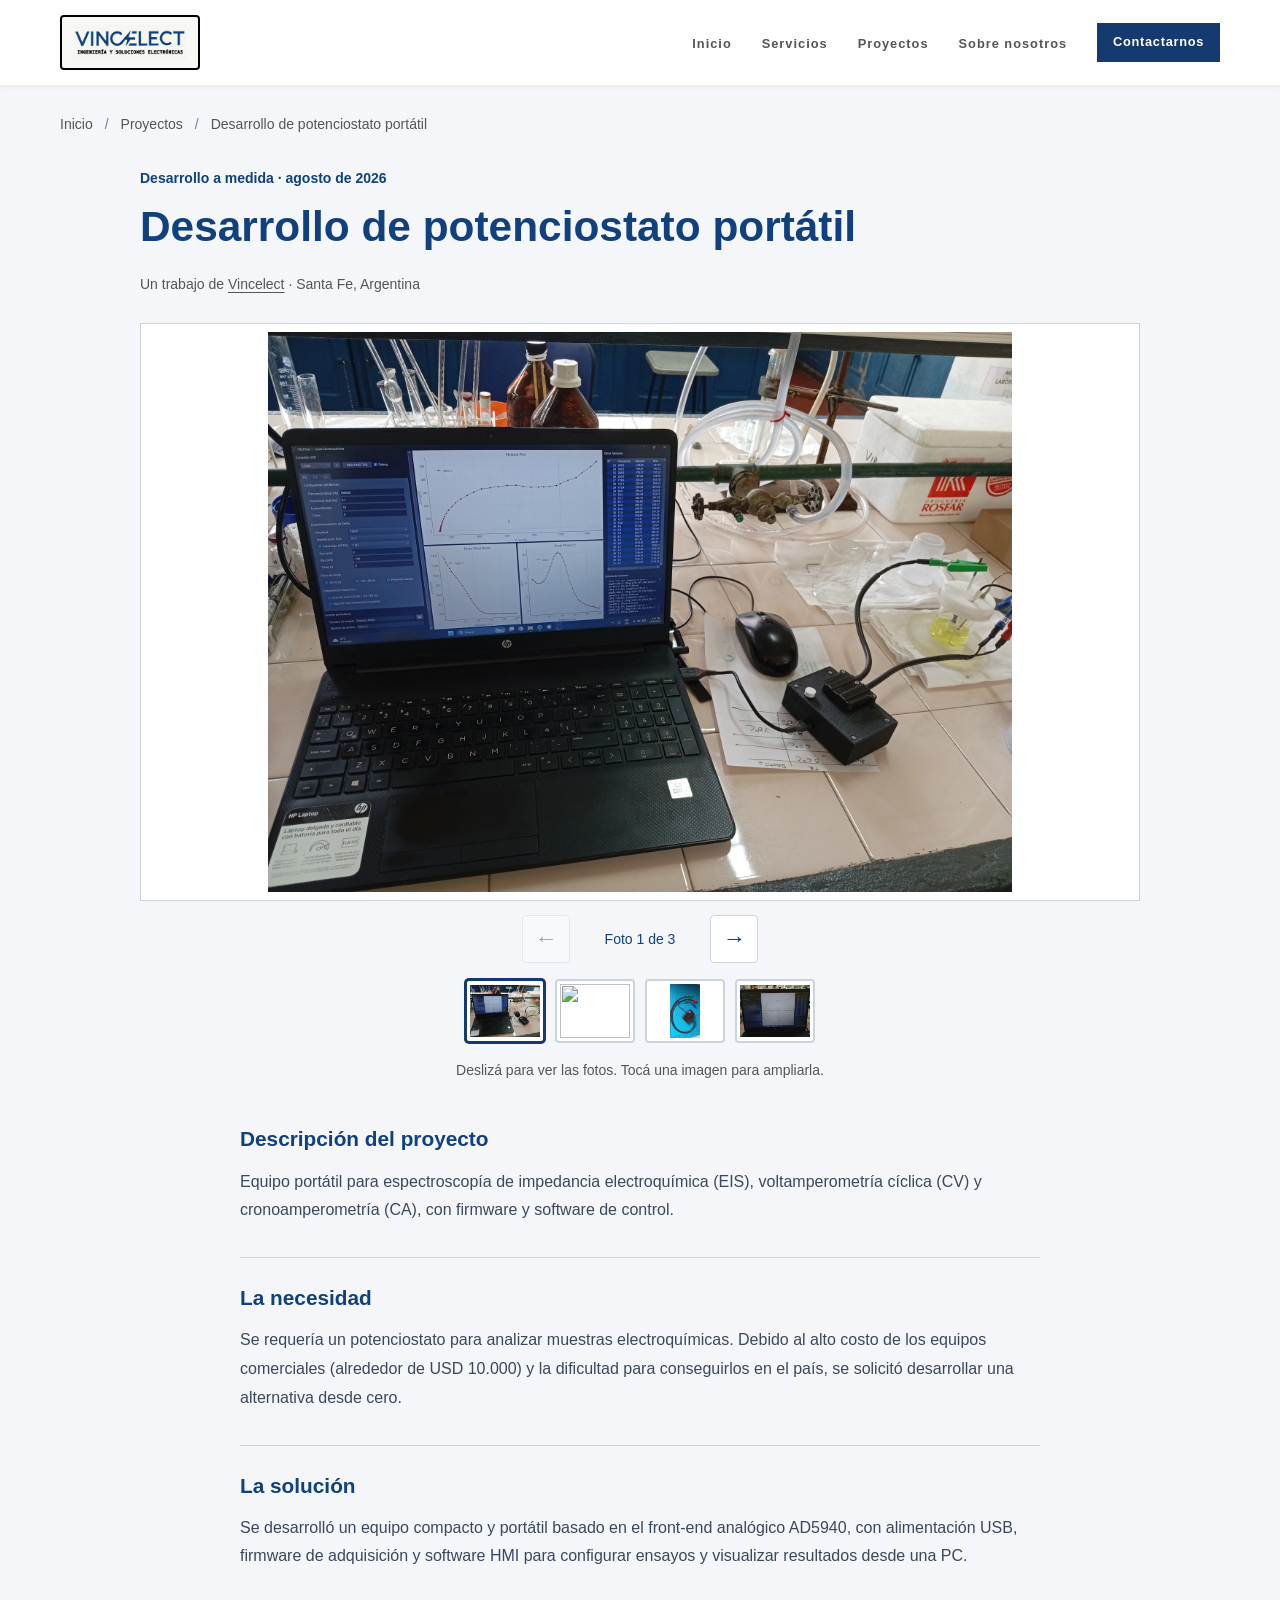
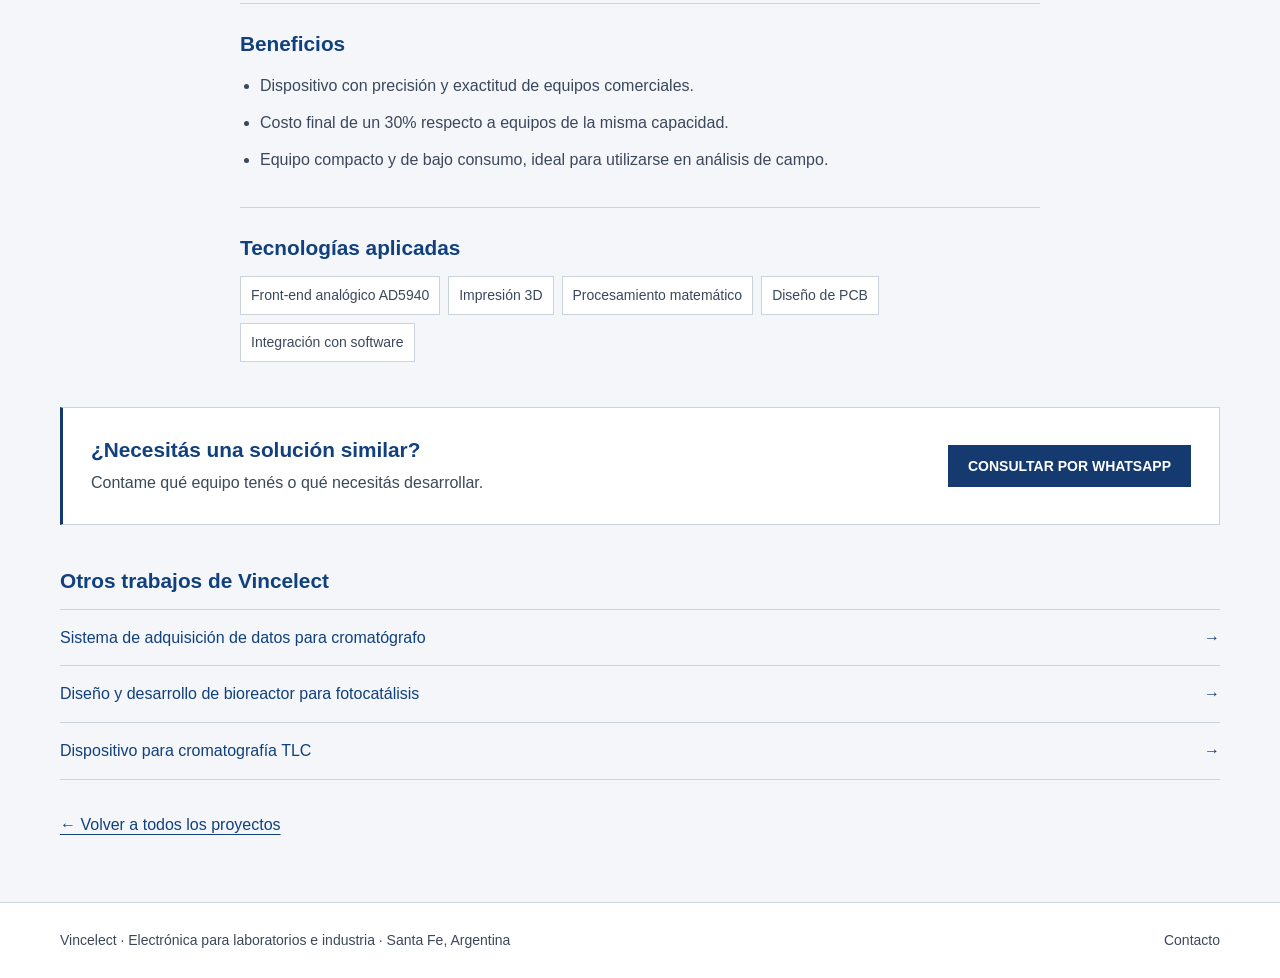
==== commit d918c736: "Update index.html" ====
--- a/proyectos/potenciostato-portatil-eis/index.html
+++ b/proyectos/potenciostato-portatil-eis/index.html
@@ -70,11 +70,6 @@
                                 <img src="../../potenciostato-portatil-eis-01.webp" alt="Desarrollo de potenciostato portátil — fotografía 1 del proyecto" fetchpriority="high" draggable="false">
                             </a>
                         </figure>
-                        <figure class="project-slide" role="group" aria-roledescription="diapositiva" aria-label="2 de 4">
-                            <a href="../../potenciostato-portatil-eis-02.webp" target="_blank" rel="noopener noreferrer" aria-label="Ampliar fotografía 2 de Desarrollo de potenciostato portátil">
-                                <img src="../../potenciostato-portatil-eis-02.webp" alt="Desarrollo de potenciostato portátil — fotografía 2 del proyecto" loading="lazy" decoding="async" draggable="false">
-                            </a>
-                        </figure>
                         <figure class="project-slide" role="group" aria-roledescription="diapositiva" aria-label="3 de 4">
                             <a href="../../potenciostato-portatil-eis-03.webp" target="_blank" rel="noopener noreferrer" aria-label="Ampliar fotografía 3 de Desarrollo de potenciostato portátil">
                                 <img src="../../potenciostato-portatil-eis-03.webp" alt="Desarrollo de potenciostato portátil — fotografía 3 del proyecto" loading="lazy" decoding="async" draggable="false">
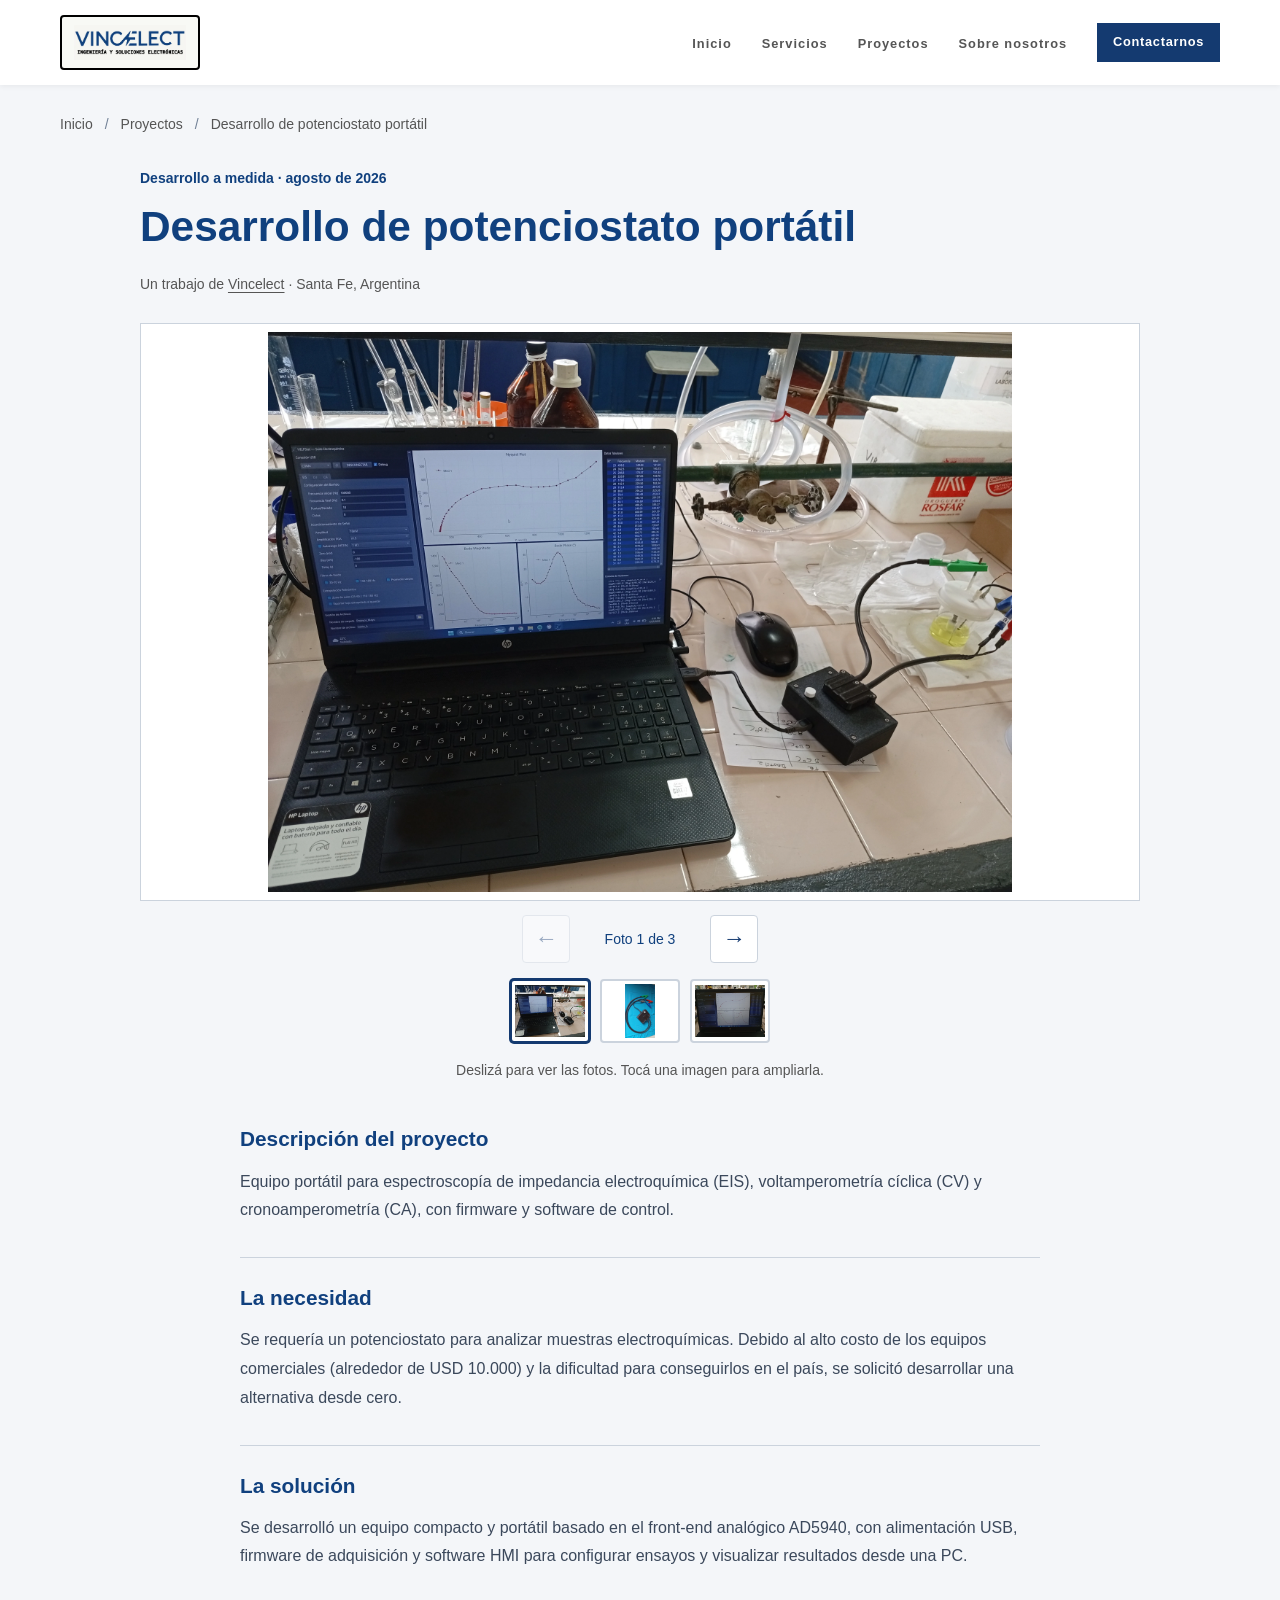
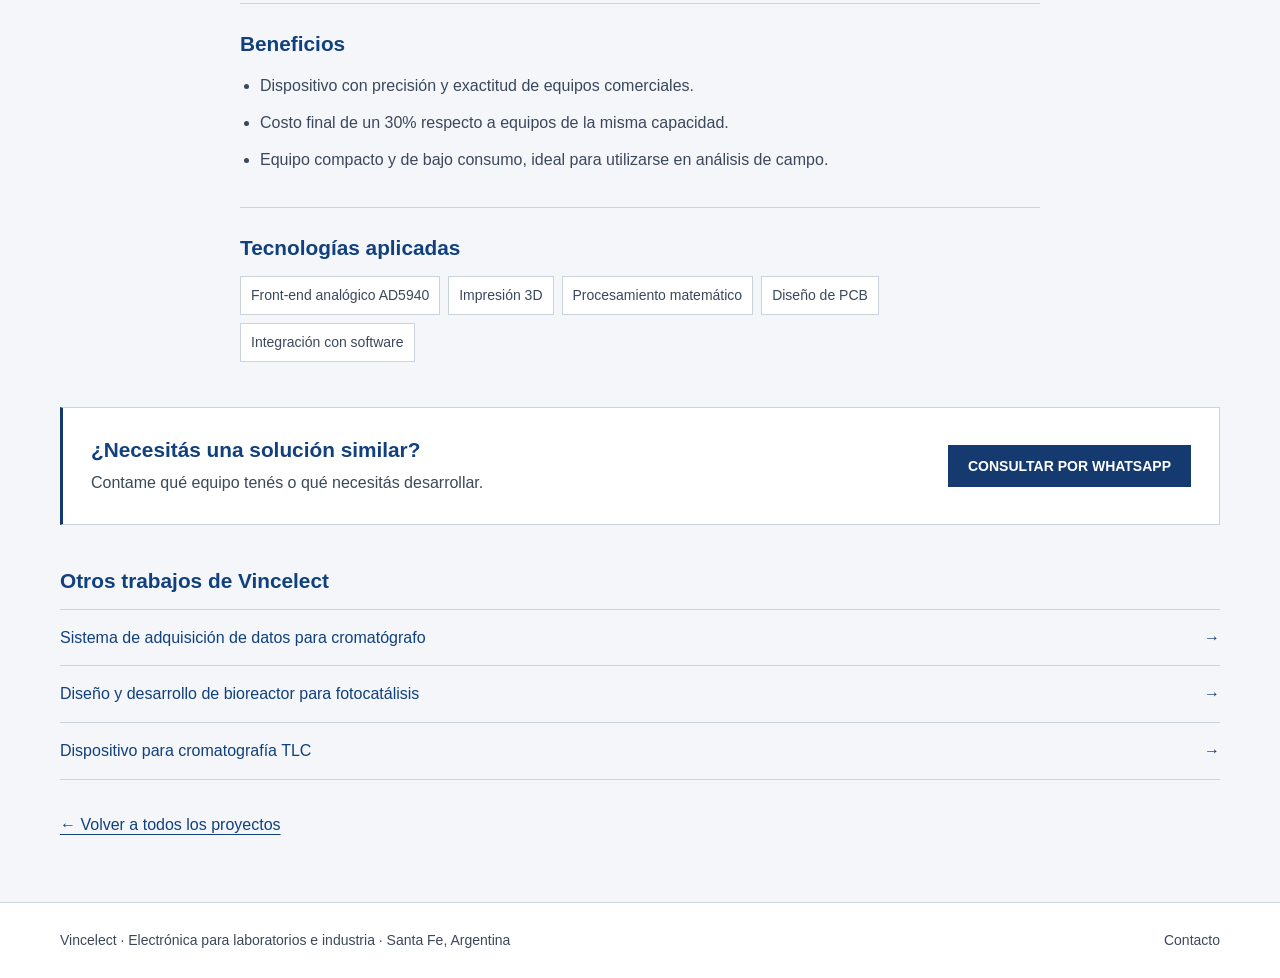
==== commit 8ca51250: "Update index.html" ====
--- a/proyectos/potenciostato-portatil-eis/index.html
+++ b/proyectos/potenciostato-portatil-eis/index.html
@@ -89,7 +89,6 @@
                 </div>
                 <div class="project-carousel-thumbnails" role="group" aria-label="Elegir fotografía" hidden>
                     <button type="button" class="project-carousel-thumbnail" data-photo="0" aria-label="Ver fotografía 1" aria-pressed="true" aria-controls="fotos-proyecto"><img src="../../potenciostato-portatil-eis-01.webp" alt="" width="72" height="54" loading="lazy" draggable="false"></button>
-                    <button type="button" class="project-carousel-thumbnail" data-photo="1" aria-label="Ver fotografía 2" aria-pressed="false" aria-controls="fotos-proyecto"><img src="../../potenciostato-portatil-eis-02.webp" alt="" width="72" height="54" loading="lazy" draggable="false"></button>
                     <button type="button" class="project-carousel-thumbnail" data-photo="2" aria-label="Ver fotografía 3" aria-pressed="false" aria-controls="fotos-proyecto"><img src="../../potenciostato-portatil-eis-03.webp" alt="" width="72" height="54" loading="lazy" draggable="false"></button>
                     <button type="button" class="project-carousel-thumbnail" data-photo="3" aria-label="Ver fotografía 4" aria-pressed="false" aria-controls="fotos-proyecto"><img src="../../potenciostato-portatil-eis-04.webp" alt="" width="72" height="54" loading="lazy" draggable="false"></button>
                 </div>
